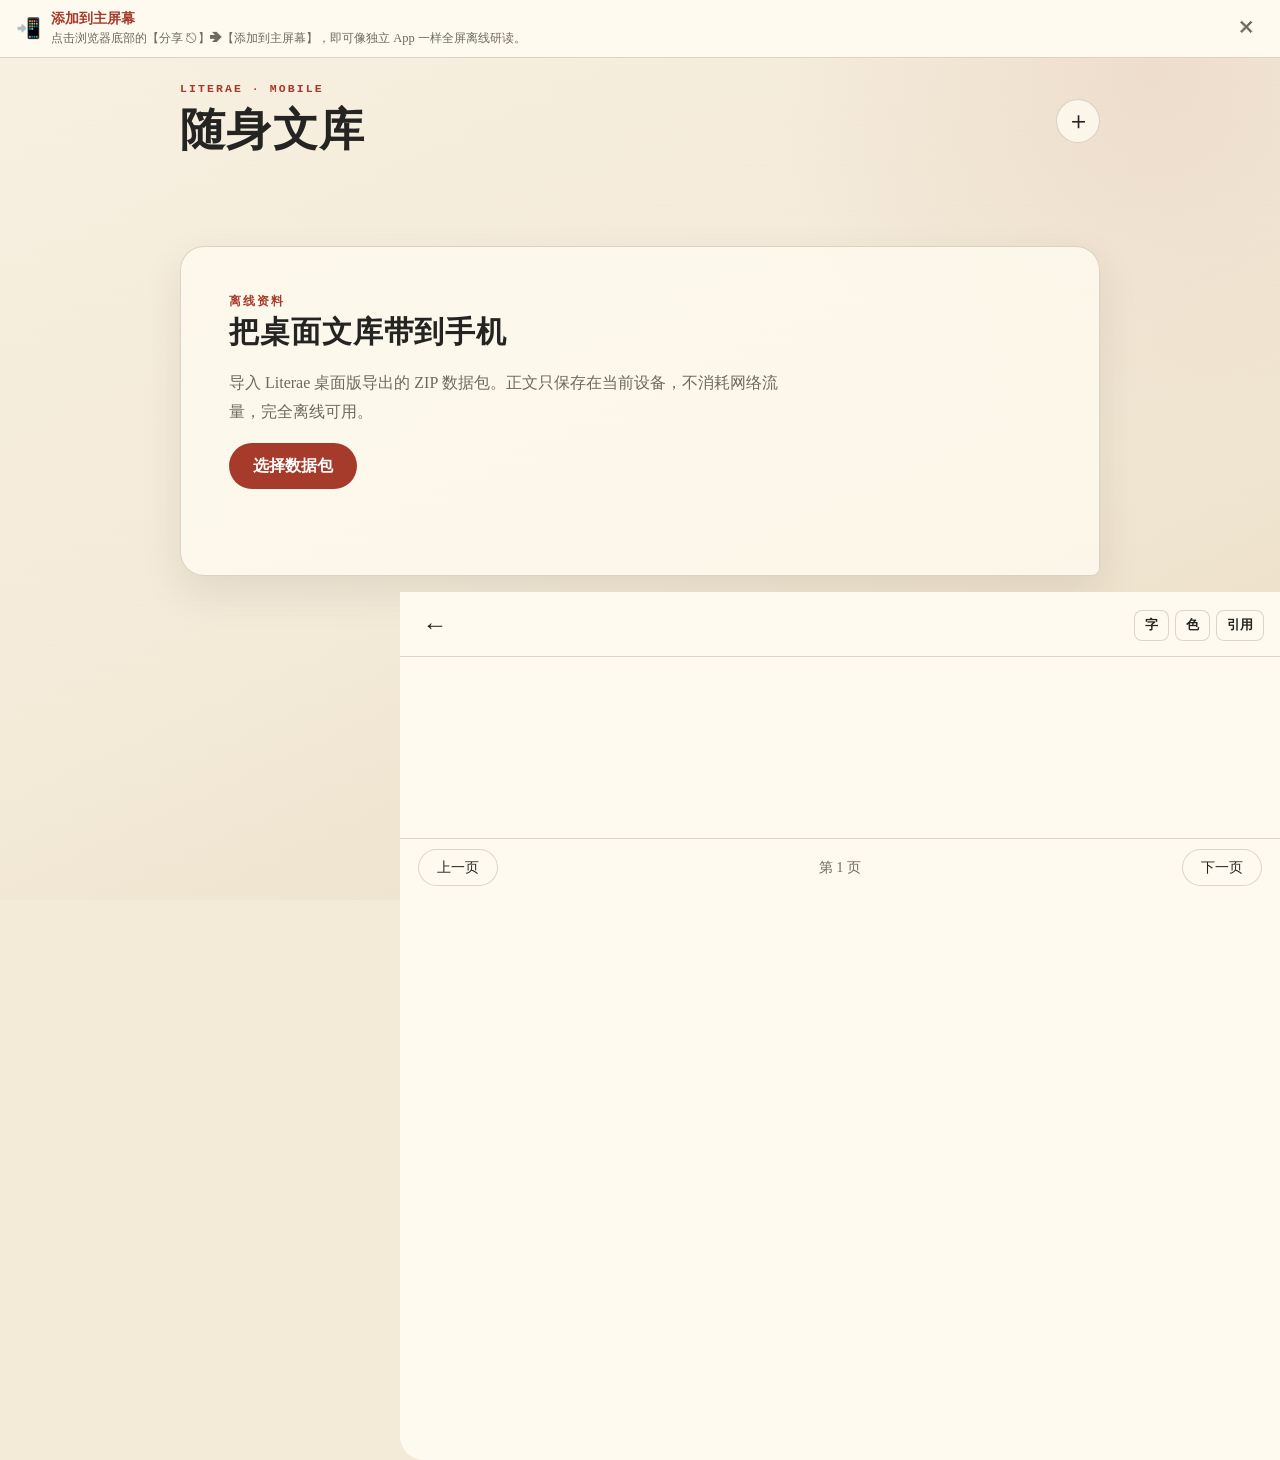
==== docs/index.html @ 74207e78 "feat(pwa): add classical icons, install prompt banner, and docs folder for GitHub Pages" ====
<!doctype html>
<html lang="zh-CN">
<head>
  <meta charset="utf-8">
  <meta name="viewport" content="width=device-width, initial-scale=1, viewport-fit=cover">
  <meta name="theme-color" content="#f3ead8">
  <meta name="apple-mobile-web-app-capable" content="yes">
  <meta name="apple-mobile-web-app-status-bar-style" content="default">
  <meta name="apple-mobile-web-app-title" content="Literae">
  <title>Literae Mobile · 随身文库</title>
  <link rel="icon" type="image/png" href="favicon.png">
  <link rel="apple-touch-icon" href="apple-touch-icon.png">
  <link rel="manifest" href="manifest.webmanifest">
  <link rel="stylesheet" href="styles.css">
</head>
<body>
  <div class="paper-grain" aria-hidden="true"></div>
    <aside class="install-prompt-banner" id="installPromptBanner" hidden>
    <div class="install-prompt-content">
      <span>📲</span>
      <div>
        <strong>添加到主屏幕</strong>
        <p>点击浏览器底部的【分享 ⎋】➔【添加到主屏幕】，即可像独立 App 一样全屏离线研读。</p>
      </div>
    </div>
    <button class="install-dismiss-btn" id="dismissInstallPrompt" type="button" aria-label="关闭提示">✕</button>
  </aside>
  <header class="app-header">
    <div>
      <p class="eyebrow">LITERAE · MOBILE</p>
      <h1>随身文库</h1>
    </div>
    <button class="icon-button" id="openLibraryButton" type="button" title="导入文库" aria-label="导入文库">＋</button>
  </header>

  <main>
    <!-- 初始导入界面 -->
    <section class="import-card" id="importCard">
      <p class="section-kicker">离线资料</p>
      <h2>把桌面文库带到手机</h2>
      <p>导入 Literae 桌面版导出的 ZIP 数据包。正文只保存在当前设备，不消耗网络流量，完全离线可用。</p>
      <label class="primary-action" for="packageInput">选择数据包</label>
      <input id="packageInput" type="file" accept=".zip,application/zip" hidden>
      <div class="status-line" id="importStatus" role="status" aria-live="polite"></div>
      <div class="progress-track" id="importProgressTrack" hidden>
        <div class="progress-fill" id="importProgress"></div>
      </div>
    </section>

    <!-- 已导入后的文库外壳 -->
    <section class="library-shell" id="libraryShell" hidden>
      <div class="library-meta">
        <div>
          <span id="libraryDate">尚未导入</span>
          <strong id="libraryCount">0 份文档</strong>
        </div>
        <button class="text-button" id="replaceLibraryButton" type="button">更新资料</button>
      </div>

      <!-- 视图切换选项卡：书架浏览 / 全文检索 -->
      <nav class="view-tabs" role="tablist" aria-label="模式切换">
        <button class="view-tab active" id="shelfTabBtn" type="button" role="tab" aria-selected="true" aria-controls="shelfPanel">书架目次</button>
        <button class="view-tab" id="searchTabBtn" type="button" role="tab" aria-selected="false" aria-controls="searchPanel">全文检索</button>
      </nav>

      <!-- 分类与标签筛选胶囊栏 -->
      <div class="facet-bar" id="facetBar" role="region" aria-label="分类筛选">
        <div class="facet-scroller" id="facetPills"></div>
      </div>

      <!-- 书架浏览面板 -->
      <section class="view-panel shelf-panel" id="shelfPanel" role="tabpanel" aria-labelledby="shelfTabBtn">
        <div class="panel-summary" id="shelfSummary">正在载入书架...</div>
        <div class="shelf-grid" id="shelfList"></div>
      </section>

      <!-- 全文检索面板 -->
      <section class="view-panel search-panel" id="searchPanel" role="tabpanel" aria-labelledby="searchTabBtn" hidden>
        <form class="search-box" id="searchForm">
          <span aria-hidden="true">⌕</span>
          <input id="searchInput" type="search" autocomplete="off" enterkeyhint="search" placeholder="检索人名、地名、事件或文献原句">
          <button type="submit">检索</button>
        </form>

        <div class="panel-summary" id="searchSummary">输入关键词开始检索</div>
        <div class="result-list" id="resultList"></div>
        <button class="secondary-action" id="loadMoreButton" type="button" hidden>继续显示更多结果</button>
      </section>
    </section>
  </main>

  <!-- 书籍详情与目录抽屉 -->
  <dialog class="doc-drawer" id="docDrawer">
    <div class="drawer-header">
      <button class="icon-button quiet" id="closeDrawerButton" type="button" aria-label="关闭详情">←</button>
      <div class="drawer-heading">
        <h3 id="drawerTitle">文献详情</h3>
        <span id="drawerSubtitle"></span>
      </div>
    </div>
    <div class="drawer-content">
      <div class="meta-block" id="drawerMetaDetails"></div>
      <div class="drawer-action-row">
        <button class="primary-action full-width" id="startReadingBtn" type="button">从第 1 页开始通读</button>
      </div>
      <div class="catalog-section">
        <h4>已收录 OCR 页码</h4>
        <div class="page-pill-grid" id="drawerPageList"></div>
      </div>
    </div>
  </dialog>

  <!-- 沉浸式阅读器 -->
  <dialog class="reader" id="readerDialog">
    <div class="reader-toolbar">
      <div class="reader-toolbar-main">
        <button class="icon-button quiet" id="closeReaderButton" type="button" aria-label="关闭阅读">←</button>
        <div class="reader-heading">
          <strong id="readerTitle"></strong>
          <span id="readerMeta"></span>
        </div>
      </div>
      <div class="reader-tools">
        <button class="tool-btn" id="fontSizeBtn" type="button" title="调整字号" aria-label="调整字号">字</button>
        <button class="tool-btn" id="themeBtn" type="button" title="切换底色" aria-label="切换底色">色</button>
        <button class="tool-btn" id="copyCitationBtn" type="button" title="复制引用出处" aria-label="复制引用出处">引用</button>
      </div>
    </div>

    <article id="readerText" class="reader-article"></article>

    <!-- 阅读器翻页导航栏 -->
    <div class="reader-nav" id="readerNav">
      <button class="nav-arrow-btn" id="prevPageBtn" type="button">上一页</button>
      <div class="page-indicator" id="pageIndicator">第 1 页</div>
      <button class="nav-arrow-btn" id="nextPageBtn" type="button">下一页</button>
    </div>
  </dialog>

  <!-- 浮动提示 Toast -->
  <div class="toast" id="toastNotice" role="status" aria-live="polite" hidden></div>

  <script type="module" src="app.js"></script>
</body>
</html>
---- docs/styles.css ----
:root {
  --paper: #f3ead8;
  --paper-light: #fffaf0;
  --paper-card: rgba(255, 250, 240, 0.82);
  --ink: #242522;
  --muted: #6e6a60;
  --line: rgba(75, 65, 49, 0.2);
  --accent: #a63b2b;
  --accent-dark: #78291f;
  --accent-soft: rgba(166, 59, 43, 0.08);
  --shadow: 0 16px 40px rgba(71, 53, 33, 0.1);
  --reader-font-size: 1.12rem;
  --reader-line-height: 2.05;
}

/* 柔和米白主题 */
body.theme-cream {
  --paper: #f7f4ed;
  --paper-light: #ffffff;
  --paper-card: #ffffff;
  --ink: #222320;
  --muted: #726e64;
  --line: rgba(80, 70, 55, 0.16);
  --accent: #9e3627;
  --accent-soft: rgba(158, 54, 39, 0.08);
}

/* 夜读暗色主题 */
body.theme-night {
  --paper: #1c1c19;
  --paper-light: #252522;
  --paper-card: #2a2a26;
  --ink: #e3dfd5;
  --muted: #9e9a90;
  --line: rgba(230, 220, 200, 0.14);
  --accent: #d46553;
  --accent-dark: #e87b6a;
  --accent-soft: rgba(212, 101, 83, 0.16);
  --shadow: 0 16px 40px rgba(0, 0, 0, 0.45);
}

* { box-sizing: border-box; -webkit-tap-highlight-color: transparent; }

html { background: var(--paper); }

body {
  margin: 0;
  min-height: 100vh;
  color: var(--ink);
  background:
    radial-gradient(circle at 90% 8%, rgba(166, 59, 43, 0.08), transparent 24rem),
    linear-gradient(155deg, #f8f0e1 0%, var(--paper) 52%, #eadcc3 100%);
  font-family: "Songti SC", "STSong", "Noto Serif CJK SC", Georgia, "Times New Roman", serif;
  transition: background 200ms ease, color 200ms ease;
}

body.theme-night {
  background: linear-gradient(155deg, #22221f 0%, var(--paper) 52%, #141412 100%);
}

button, input { font: inherit; }

.paper-grain {
  position: fixed;
  inset: 0;
  pointer-events: none;
  opacity: 0.28;
  background-image: repeating-linear-gradient(0deg, transparent 0 4px, rgba(70, 54, 36, 0.025) 5px);
}

.app-header, main {
  width: min(920px, calc(100% - 32px));
  margin-inline: auto;
}

.app-header {
  display: flex;
  align-items: center;
  justify-content: space-between;
  padding: max(24px, env(safe-area-inset-top)) 0 14px;
}

.eyebrow, .section-kicker {
  margin: 0 0 4px;
  color: var(--accent);
  font: 700 0.72rem/1.2 ui-monospace, SFMono-Regular, Menlo, monospace;
  letter-spacing: 0.18em;
}

h1, h2, h3, h4 { margin: 0; font-weight: 700; letter-spacing: 0.03em; }
h1 { font-size: clamp(1.8rem, 6vw, 2.8rem); }
h2 { font-size: clamp(1.4rem, 5vw, 1.9rem); }
h3 { font-size: 1.15rem; }
h4 { font-size: 0.95rem; color: var(--muted); }

.icon-button {
  display: grid;
  width: 44px;
  height: 44px;
  place-items: center;
  border: 1px solid var(--line);
  border-radius: 50%;
  color: var(--ink);
  background: var(--paper-card);
  font-size: 1.55rem;
  cursor: pointer;
  transition: transform 120ms ease, background 160ms ease;
}

.icon-button:active { transform: scale(0.94); }

.import-card {
  margin-top: 8vh;
  padding: clamp(24px, 6vw, 48px);
  border: 1px solid var(--line);
  border-radius: 24px 24px 8px 24px;
  background: var(--paper-card);
  box-shadow: var(--shadow);
}

.import-card > p:not(.section-kicker) { max-width: 36rem; color: var(--muted); line-height: 1.8; }

.primary-action, .secondary-action {
  display: inline-flex;
  justify-content: center;
  align-items: center;
  min-height: 46px;
  padding: 0 24px;
  border: 0;
  border-radius: 999px;
  color: white;
  background: var(--accent);
  cursor: pointer;
  font-weight: 600;
  transition: background 150ms ease, transform 120ms ease;
}

.primary-action:hover { background: var(--accent-dark); }
.primary-action:active { transform: scale(0.97); }
.primary-action.full-width { width: 100%; }

.status-line { min-height: 1.4rem; margin-top: 16px; color: var(--muted); font-size: 0.9rem; }
.status-line.error { color: var(--accent); font-weight: 600; }

.progress-track {
  height: 8px;
  margin-top: 10px;
  overflow: hidden;
  border-radius: 999px;
  background: rgba(75, 65, 49, 0.12);
}

.progress-fill { width: 0; height: 100%; background: var(--accent); transition: width 160ms ease; }

.library-shell { padding-bottom: calc(48px + env(safe-area-inset-bottom)); }

.library-meta {
  display: flex;
  align-items: flex-end;
  justify-content: space-between;
  gap: 16px;
  padding: 14px 2px 18px;
  border-top: 1px solid var(--line);
}

.library-meta span, .library-meta strong { display: block; }
.library-meta span { color: var(--muted); font-size: 0.8rem; }
.library-meta strong { margin-top: 3px; font-size: 1.08rem; }

.text-button { border: 0; padding: 4px 8px; color: var(--accent); background: transparent; cursor: pointer; font-size: 0.9rem; }

/* 视图分段选择器 */
.view-tabs {
  display: flex;
  padding: 4px;
  margin-bottom: 14px;
  border: 1px solid var(--line);
  border-radius: 14px;
  background: rgba(120, 100, 80, 0.08);
}

.view-tab {
  flex: 1;
  padding: 9px 12px;
  border: 0;
  border-radius: 10px;
  color: var(--muted);
  background: transparent;
  cursor: pointer;
  font-weight: 600;
  font-size: 0.95rem;
  transition: all 160ms ease;
}

.view-tab.active {
  color: var(--ink);
  background: var(--paper-light);
  box-shadow: 0 4px 14px rgba(0, 0, 0, 0.08);
}

/* 分类胶囊滚动条 */
.facet-bar { margin-bottom: 14px; }

.facet-scroller {
  display: flex;
  gap: 8px;
  overflow-x: auto;
  padding-bottom: 4px;
  scrollbar-width: none;
  -webkit-overflow-scrolling: touch;
}

.facet-scroller::-webkit-scrollbar { display: none; }

.facet-pill {
  flex: 0 0 auto;
  padding: 6px 14px;
  border: 1px solid var(--line);
  border-radius: 999px;
  color: var(--muted);
  background: var(--paper-card);
  font-size: 0.82rem;
  cursor: pointer;
  transition: all 140ms ease;
}

.facet-pill.active {
  color: white;
  border-color: var(--accent);
  background: var(--accent);
  font-weight: 600;
}

.panel-summary { padding: 4px 2px 14px; color: var(--muted); font-size: 0.88rem; }

/* 书架网格与卡片 */
.shelf-grid {
  display: grid;
  gap: 14px;
}

.shelf-card {
  display: flex;
  flex-direction: column;
  justify-content: space-between;
  width: 100%;
  padding: 16px 18px;
  border: 1px solid var(--line);
  border-left: 5px solid var(--accent);
  border-radius: 6px 18px 18px 6px;
  text-align: left;
  color: inherit;
  background: var(--paper-card);
  box-shadow: 0 6px 20px rgba(71, 53, 33, 0.05);
  cursor: pointer;
  transition: transform 140ms ease, box-shadow 140ms ease;
}

.shelf-card:hover { transform: translateY(-2px); box-shadow: var(--shadow); }
.shelf-card:active { transform: scale(0.985); }

.shelf-card h3 {
  font-size: 1.08rem;
  line-height: 1.45;
  margin-bottom: 6px;
}

.shelf-card .book-meta {
  color: var(--muted);
  font-size: 0.83rem;
  line-height: 1.5;
  margin-bottom: 10px;
}

.shelf-badges {
  display: flex;
  flex-wrap: wrap;
  align-items: center;
  gap: 6px;
  margin-top: auto;
}

.badge-tag {
  padding: 2px 8px;
  border-radius: 6px;
  font-size: 0.75rem;
  color: var(--accent);
  background: var(--accent-soft);
}

.badge-pages {
  margin-left: auto;
  font-size: 0.75rem;
  color: var(--muted);
}

/* 检索框与结果 */
.search-box {
  display: grid;
  grid-template-columns: auto 1fr auto;
  align-items: center;
  gap: 10px;
  padding: 7px 7px 7px 16px;
  border: 1px solid var(--line);
  border-radius: 18px;
  background: var(--paper-light);
  box-shadow: 0 8px 24px rgba(71, 53, 33, 0.07);
}

.search-box > span { color: var(--accent); font-size: 1.45rem; }
.search-box input { width: 100%; border: 0; outline: 0; background: transparent; font-size: 1rem; color: var(--ink); }
.search-box button { padding: 9px 18px; border: 0; border-radius: 12px; color: white; background: var(--accent); cursor: pointer; font-weight: 600; }

.result-list { display: grid; gap: 12px; }

.result-card {
  width: 100%;
  padding: 16px 18px;
  border: 1px solid var(--line);
  border-radius: 8px 18px 18px 18px;
  text-align: left;
  color: inherit;
  background: var(--paper-card);
  box-shadow: 0 6px 20px rgba(71, 53, 33, 0.05);
  cursor: pointer;
  transition: transform 120ms ease;
}

.result-card:active { transform: scale(0.99); }
.result-card h3 { margin: 0; font-size: 1.05rem; }
.result-meta { margin: 5px 0 8px; color: var(--accent); font-size: 0.8rem; font-weight: 600; }
.result-card p { margin: 0; color: var(--ink); opacity: 0.9; line-height: 1.68; font-size: 0.93rem; }
mark { padding: 0 0.12em; color: inherit; background: #f6d177; border-radius: 2px; }

.secondary-action { width: 100%; margin-top: 16px; color: var(--ink); background: transparent; border: 1px solid var(--line); }

/* 单书详情抽屉 */
.doc-drawer {
  width: min(620px, 100%);
  height: 100%;
  max-width: none;
  max-height: none;
  margin: 0 0 0 auto;
  padding: 0;
  border: 0;
  color: var(--ink);
  background: var(--paper-light);
  box-shadow: -10px 0 40px rgba(0, 0, 0, 0.2);
}

.doc-drawer::backdrop { background: rgba(20, 18, 14, 0.45); backdrop-filter: blur(4px); }

.drawer-header {
  position: sticky;
  top: 0;
  display: flex;
  gap: 12px;
  align-items: center;
  padding: max(16px, env(safe-area-inset-top)) 18px 14px;
  border-bottom: 1px solid var(--line);
  background: var(--paper-light);
  z-index: 10;
}

.drawer-heading { min-width: 0; }
.drawer-heading h3 { margin: 0; overflow: hidden; text-overflow: ellipsis; white-space: nowrap; font-size: 1.15rem; }
.drawer-heading span { color: var(--muted); font-size: 0.8rem; margin-top: 2px; display: block; }

.drawer-content {
  padding: 20px 20px calc(40px + env(safe-area-inset-bottom));
}

.meta-block {
  padding: 16px;
  margin-bottom: 18px;
  border: 1px solid var(--line);
  border-radius: 12px;
  background: var(--paper-card);
  font-size: 0.88rem;
  line-height: 1.8;
}

.meta-item { display: flex; margin-bottom: 4px; }
.meta-label { width: 5.5rem; color: var(--muted); flex-shrink: 0; }
.meta-val { color: var(--ink); font-weight: 500; }

.catalog-section { margin-top: 24px; }
.catalog-section h4 { margin-bottom: 12px; }

.page-pill-grid {
  display: grid;
  grid-template-columns: repeat(auto-fill, minmax(68px, 1fr));
  gap: 8px;
}

.page-btn {
  padding: 8px 4px;
  border: 1px solid var(--line);
  border-radius: 8px;
  color: var(--ink);
  background: var(--paper-card);
  font-size: 0.83rem;
  cursor: pointer;
  text-align: center;
  transition: all 120ms ease;
}

.page-btn:hover { border-color: var(--accent); color: var(--accent); }
.page-btn:active { transform: scale(0.95); }

/* 沉浸式阅读器 */
.reader {
  width: min(880px, 100%);
  height: 100%;
  max-width: none;
  max-height: none;
  margin: 0 0 0 auto;
  padding: 0;
  border: 0;
  color: var(--ink);
  background: var(--paper-light);
  display: flex;
  flex-direction: column;
}

.reader::backdrop { background: rgba(20, 18, 14, 0.5); backdrop-filter: blur(4px); }

.reader-toolbar {
  position: sticky;
  top: 0;
  display: flex;
  justify-content: space-between;
  align-items: center;
  padding: max(14px, env(safe-area-inset-top)) 16px 12px;
  border-bottom: 1px solid var(--line);
  background: var(--paper-light);
  z-index: 10;
}

.reader-toolbar-main { display: flex; align-items: center; gap: 10px; min-width: 0; }
.reader-heading { min-width: 0; }
.reader-heading strong { display: block; overflow: hidden; text-overflow: ellipsis; white-space: nowrap; font-size: 1.05rem; }
.reader-heading span { display: block; margin-top: 2px; color: var(--accent); font-size: 0.78rem; font-weight: 600; }

.icon-button.quiet { flex: 0 0 auto; border: 0; background: transparent; width: 38px; height: 38px; }

.reader-tools { display: flex; gap: 6px; align-items: center; flex-shrink: 0; }

.tool-btn {
  padding: 6px 10px;
  border: 1px solid var(--line);
  border-radius: 8px;
  color: var(--ink);
  background: var(--paper-card);
  font-size: 0.8rem;
  font-weight: 600;
  cursor: pointer;
}

.tool-btn:active { background: var(--accent-soft); }

.reader-article {
  flex: 1;
  overflow-y: auto;
  max-width: 48rem;
  margin: 0 auto;
  padding: 24px 22px 30px;
  white-space: pre-wrap;
  font-size: var(--reader-font-size);
  line-height: var(--reader-line-height);
  letter-spacing: 0.02em;
}

/* 阅读器底部导航栏 */
.reader-nav {
  position: sticky;
  bottom: 0;
  display: flex;
  justify-content: space-between;
  align-items: center;
  padding: 10px 18px max(14px, env(safe-area-inset-bottom));
  border-top: 1px solid var(--line);
  background: var(--paper-light);
}

.nav-arrow-btn {
  padding: 8px 18px;
  border: 1px solid var(--line);
  border-radius: 999px;
  color: var(--ink);
  background: var(--paper-card);
  font-size: 0.88rem;
  cursor: pointer;
}

.nav-arrow-btn:disabled {
  opacity: 0.35;
  cursor: not-allowed;
}

.page-indicator {
  color: var(--muted);
  font-size: 0.85rem;
  font-weight: 500;
}

/* 浮动 Toast 提示 */
.toast {
  position: fixed;
  bottom: max(32px, env(safe-area-inset-bottom));
  left: 50%;
  transform: translateX(-50%);
  padding: 10px 22px;
  border-radius: 999px;
  color: white;
  background: rgba(30, 28, 24, 0.92);
  box-shadow: 0 10px 30px rgba(0, 0, 0, 0.25);
  font-size: 0.88rem;
  pointer-events: none;
  z-index: 1000;
  animation: fadeInOut 2s ease forwards;
}

@keyframes fadeInOut {
  0% { opacity: 0; transform: translate(-50%, 10px); }
  15% { opacity: 1; transform: translate(-50%, 0); }
  85% { opacity: 1; transform: translate(-50%, 0); }
  100% { opacity: 0; transform: translate(-50%, -8px); }
}

@media (min-width: 680px) {
  .shelf-grid { grid-template-columns: repeat(2, minmax(0, 1fr)); }
  .result-list { grid-template-columns: repeat(2, minmax(0, 1fr)); }
  .reader, .doc-drawer { height: calc(100% - 32px); margin-top: 16px; border-radius: 24px 0 0 24px; }
}

@media (min-width: 960px) {
  .shelf-grid { grid-template-columns: repeat(3, minmax(0, 1fr)); }
}

/* 顶部添加到主屏幕指引条 */
.install-prompt-banner {
  display: flex;
  align-items: center;
  justify-content: space-between;
  gap: 12px;
  padding: 10px 16px;
  background: var(--paper-light);
  border-bottom: 1px solid rgba(139, 38, 29, 0.2);
  color: var(--ink);
  font-size: 0.84rem;
  position: relative;
  z-index: 20;
}
.install-prompt-content {
  display: flex;
  align-items: center;
  gap: 10px;
  min-width: 0;
}
.install-prompt-content span { font-size: 1.25rem; flex-shrink: 0; }
.install-prompt-content strong { color: var(--accent); display: block; font-size: 0.86rem; }
.install-prompt-content p { margin: 2px 0 0; color: var(--muted); font-size: 0.78rem; line-height: 1.35; }
.install-dismiss-btn {
  background: transparent;
  border: none;
  color: var(--muted);
  font-size: 1.1rem;
  padding: 4px 8px;
  cursor: pointer;
  flex-shrink: 0;
}
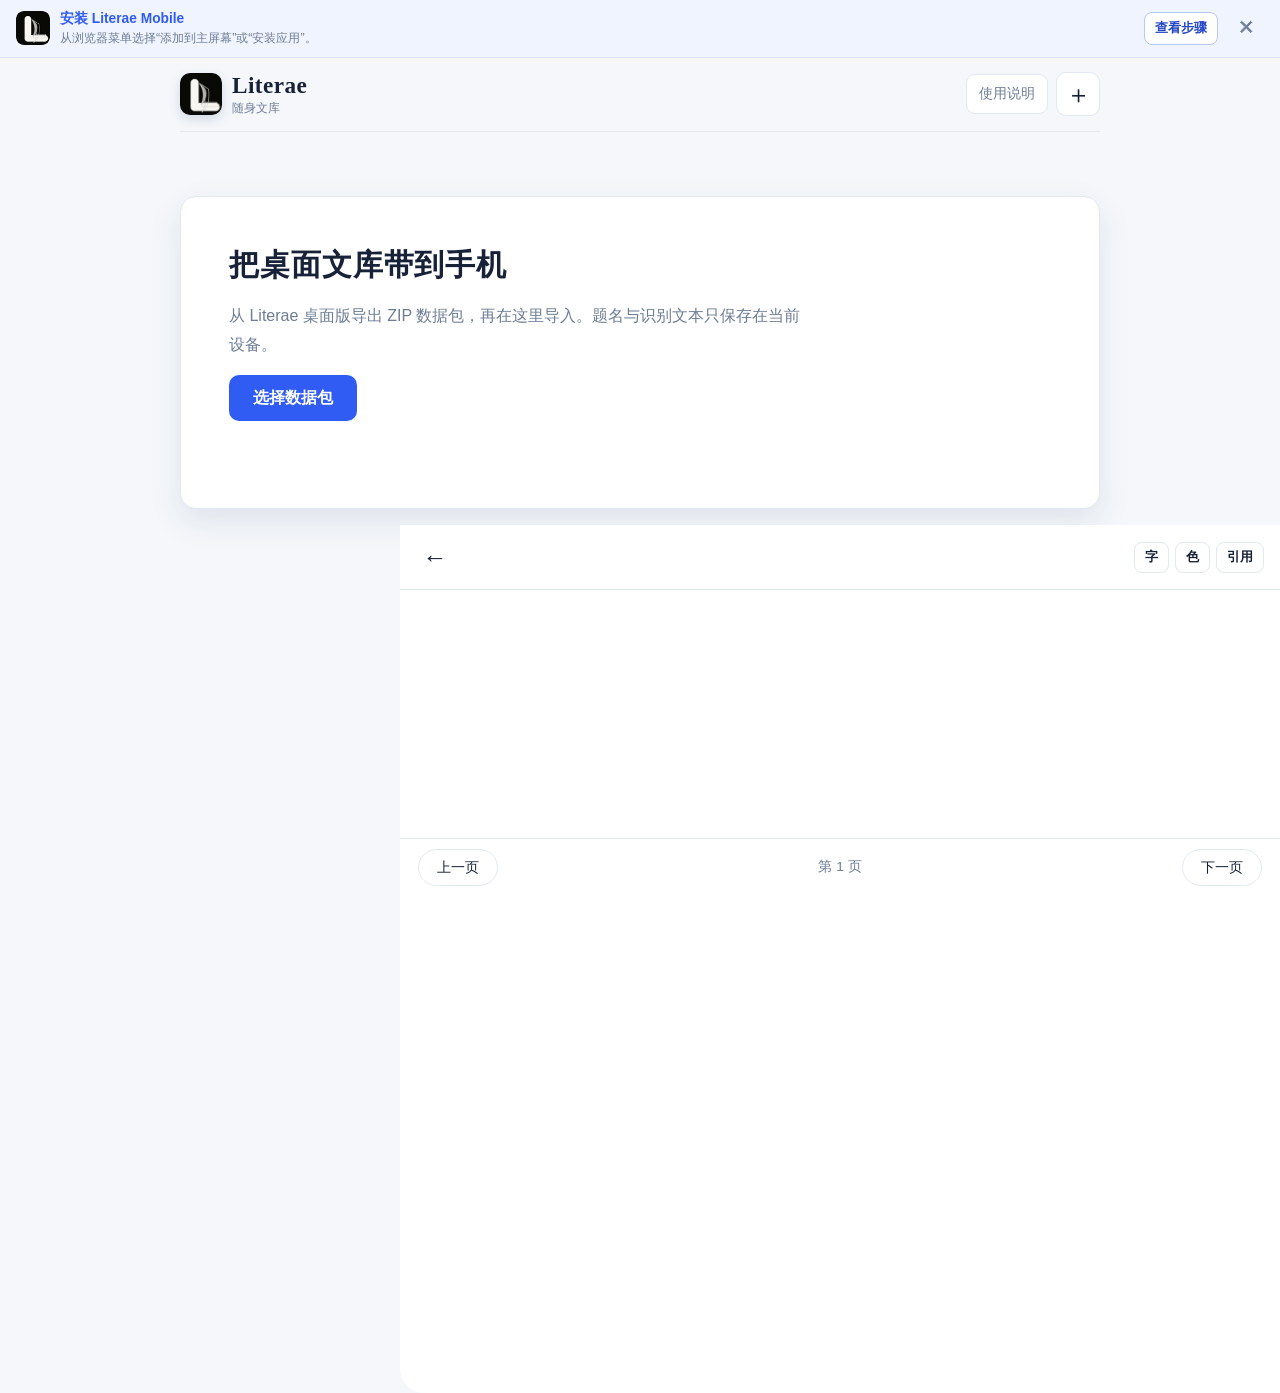
==== commit deeb1824: "chore(release): snapshot Literae Mobile 1.1.0 Capture app icon assets, export/import handling, books" ====
--- a/docs/index.html
+++ b/docs/index.html
@@ -3,7 +3,7 @@
 <head>
   <meta charset="utf-8">
   <meta name="viewport" content="width=device-width, initial-scale=1, viewport-fit=cover">
-  <meta name="theme-color" content="#f3ead8">
+  <meta name="theme-color" content="#ffffff">
   <meta name="apple-mobile-web-app-capable" content="yes">
   <meta name="apple-mobile-web-app-status-bar-style" content="default">
   <meta name="apple-mobile-web-app-title" content="Literae">
@@ -14,31 +14,36 @@
   <link rel="stylesheet" href="styles.css">
 </head>
 <body>
-  <div class="paper-grain" aria-hidden="true"></div>
-    <aside class="install-prompt-banner" id="installPromptBanner" hidden>
+  <aside class="install-prompt-banner" id="installPromptBanner" hidden>
     <div class="install-prompt-content">
-      <span>📲</span>
+      <img src="favicon.png" alt="" width="34" height="34">
       <div>
-        <strong>添加到主屏幕</strong>
-        <p>点击浏览器底部的【分享 ⎋】➔【添加到主屏幕】，即可像独立 App 一样全屏离线研读。</p>
-      </div>
-    </div>
+        <strong id="installPromptTitle">安装 Literae Mobile</strong>
+        <p id="installPromptText">添加到主屏幕后，可像 App 一样打开并离线使用。</p>
+      </div>
+    </div>
+    <button class="install-guide-btn" id="openGuideFromBanner" type="button">查看步骤</button>
     <button class="install-dismiss-btn" id="dismissInstallPrompt" type="button" aria-label="关闭提示">✕</button>
   </aside>
   <header class="app-header">
-    <div>
-      <p class="eyebrow">LITERAE · MOBILE</p>
-      <h1>随身文库</h1>
-    </div>
-    <button class="icon-button" id="openLibraryButton" type="button" title="导入文库" aria-label="导入文库">＋</button>
+    <div class="brand-lockup">
+      <img class="brand-mark" src="icon-192.png" alt="">
+      <div>
+        <h1>Literae</h1>
+        <p>随身文库</p>
+      </div>
+    </div>
+    <div class="header-actions">
+      <button class="header-button" id="openGuideButton" type="button">使用说明</button>
+      <button class="icon-button" id="openLibraryButton" type="button" title="导入文库" aria-label="导入文库">＋</button>
+    </div>
   </header>
 
   <main>
     <!-- 初始导入界面 -->
     <section class="import-card" id="importCard">
-      <p class="section-kicker">离线资料</p>
       <h2>把桌面文库带到手机</h2>
-      <p>导入 Literae 桌面版导出的 ZIP 数据包。正文只保存在当前设备，不消耗网络流量，完全离线可用。</p>
+      <p>从 Literae 桌面版导出 ZIP 数据包，再在这里导入。题名与识别文本只保存在当前设备。</p>
       <label class="primary-action" for="packageInput">选择数据包</label>
       <input id="packageInput" type="file" accept=".zip,application/zip" hidden>
       <div class="status-line" id="importStatus" role="status" aria-live="polite"></div>
@@ -57,10 +62,10 @@
         <button class="text-button" id="replaceLibraryButton" type="button">更新资料</button>
       </div>
 
-      <!-- 视图切换选项卡：书架浏览 / 全文检索 -->
+      <!-- 视图切换选项卡：书架 / 全库检索 -->
       <nav class="view-tabs" role="tablist" aria-label="模式切换">
-        <button class="view-tab active" id="shelfTabBtn" type="button" role="tab" aria-selected="true" aria-controls="shelfPanel">书架目次</button>
-        <button class="view-tab" id="searchTabBtn" type="button" role="tab" aria-selected="false" aria-controls="searchPanel">全文检索</button>
+        <button class="view-tab active" id="shelfTabBtn" type="button" role="tab" aria-selected="true" aria-controls="shelfPanel">书架</button>
+        <button class="view-tab" id="searchTabBtn" type="button" role="tab" aria-selected="false" aria-controls="searchPanel">全库检索</button>
       </nav>
 
       <!-- 分类与标签筛选胶囊栏 -->
@@ -74,13 +79,22 @@
         <div class="shelf-grid" id="shelfList"></div>
       </section>
 
-      <!-- 全文检索面板 -->
+      <!-- 全库检索面板 -->
       <section class="view-panel search-panel" id="searchPanel" role="tabpanel" aria-labelledby="searchTabBtn" hidden>
         <form class="search-box" id="searchForm">
           <span aria-hidden="true">⌕</span>
           <input id="searchInput" type="search" autocomplete="off" enterkeyhint="search" placeholder="检索人名、地名、事件或文献原句">
           <button type="submit">检索</button>
         </form>
+
+        <div class="search-options">
+          <label for="searchSort">结果排序</label>
+          <select id="searchSort">
+            <option value="relevance">匹配度优先</option>
+            <option value="document">按书名</option>
+            <option value="page">按页码</option>
+          </select>
+        </div>
 
         <div class="panel-summary" id="searchSummary">输入关键词开始检索</div>
         <div class="result-list" id="resultList"></div>
@@ -103,10 +117,73 @@
       <div class="drawer-action-row">
         <button class="primary-action full-width" id="startReadingBtn" type="button">从第 1 页开始通读</button>
       </div>
+      <section class="document-search-section" aria-labelledby="documentSearchTitle">
+        <h4 id="documentSearchTitle">在本书内检索</h4>
+        <form class="document-search-box" id="documentSearchForm">
+          <input id="documentSearchInput" type="search" autocomplete="off" enterkeyhint="search" placeholder="输入本书中的关键词">
+          <button type="submit">检索</button>
+        </form>
+        <div class="document-search-summary" id="documentSearchSummary"></div>
+        <div class="document-result-list" id="documentResultList"></div>
+      </section>
       <div class="catalog-section">
         <h4>已收录 OCR 页码</h4>
         <div class="page-pill-grid" id="drawerPageList"></div>
       </div>
+    </div>
+  </dialog>
+
+  <!-- 首次使用与安装教程 -->
+  <dialog class="guide-dialog" id="guideDialog">
+    <div class="guide-header">
+      <div>
+        <p>快速上手</p>
+        <h2>安装与导入</h2>
+      </div>
+      <button class="icon-button quiet" id="closeGuideButton" type="button" aria-label="关闭使用说明">✕</button>
+    </div>
+    <div class="guide-content">
+      <section class="guide-section recommended-guide" id="recommendedGuide">
+        <span class="guide-badge">当前设备</span>
+        <h3 id="recommendedGuideTitle">按浏览器完成安装</h3>
+        <ol id="recommendedGuideSteps"></ol>
+      </section>
+      <details class="guide-section" open>
+        <summary>iPhone / iPad · Safari</summary>
+        <ol>
+          <li>用 Safari 打开 Literae Mobile 页面。</li>
+          <li>轻点工具栏中的“分享”按钮；如果只看到“更多”，先点“更多”，再点“共享”。</li>
+          <li>在操作列表向下滑，选择“添加到主屏幕”。若没有该项，滑到底部点“编辑操作”，把它加入列表。</li>
+          <li>确认开启“作为网页 App 打开”，轻点右上角“添加”。以后从主屏幕上的黑色 L 图标进入。</li>
+        </ol>
+      </details>
+      <details class="guide-section">
+        <summary>iPhone / iPad · Chrome</summary>
+        <ol>
+          <li>用 Chrome 打开 Literae Mobile 页面。</li>
+          <li>轻点地址栏右侧的“分享”按钮。</li>
+          <li>选择“添加到主屏幕”，确认名称后轻点“添加”。</li>
+          <li>回到主屏幕，轻点黑色 L 图标进入。</li>
+        </ol>
+      </details>
+      <details class="guide-section">
+        <summary>Android · Chrome</summary>
+        <ol>
+          <li>用 Chrome 打开 Literae Mobile 页面。</li>
+          <li>轻点地址栏右侧的“⋮”菜单。</li>
+          <li>选择“添加到主屏幕”，再点“安装”；部分版本会直接显示“安装应用”。</li>
+          <li>按屏幕提示确认，安装后从桌面上的黑色 L 图标进入。</li>
+        </ol>
+      </details>
+      <section class="guide-section import-guide">
+        <h3>导入桌面文库</h3>
+        <ol>
+          <li>在 Mac 上打开 Literae：设置 → 移动端 → 生成数据包 → 下载 ZIP。</li>
+          <li>将 ZIP 隔空投送到 iPhone/iPad 的“文件”App，或传到 Android 的“下载”目录；不要解压。</li>
+          <li>回到 Literae Mobile，点“选择数据包”，选中 ZIP。导入完成后即可使用书架、书内检索和全库检索。</li>
+        </ol>
+        <p>数据导入后保存在本机。更换浏览器、清除网站数据或卸载网页 App 前，请保留原 ZIP 以便重新导入。</p>
+      </section>
     </div>
   </dialog>
 
--- a/docs/styles.css
+++ b/docs/styles.css
@@ -1,14 +1,14 @@
 :root {
-  --paper: #f3ead8;
-  --paper-light: #fffaf0;
-  --paper-card: rgba(255, 250, 240, 0.82);
-  --ink: #242522;
-  --muted: #6e6a60;
-  --line: rgba(75, 65, 49, 0.2);
-  --accent: #a63b2b;
-  --accent-dark: #78291f;
-  --accent-soft: rgba(166, 59, 43, 0.08);
-  --shadow: 0 16px 40px rgba(71, 53, 33, 0.1);
+  --paper: #f5f7fb;
+  --paper-light: #ffffff;
+  --paper-card: #ffffff;
+  --ink: #172238;
+  --muted: #6d7d94;
+  --line: #e2e9f1;
+  --accent: #315cf4;
+  --accent-dark: #2447c7;
+  --accent-soft: #e9eeff;
+  --shadow: 0 12px 32px rgba(32, 58, 92, 0.1);
   --reader-font-size: 1.12rem;
   --reader-line-height: 2.05;
 }
@@ -21,8 +21,8 @@
   --ink: #222320;
   --muted: #726e64;
   --line: rgba(80, 70, 55, 0.16);
-  --accent: #9e3627;
-  --accent-soft: rgba(158, 54, 39, 0.08);
+  --accent: #315cf4;
+  --accent-soft: #e9eeff;
 }
 
 /* 夜读暗色主题 */
@@ -33,13 +33,14 @@
   --ink: #e3dfd5;
   --muted: #9e9a90;
   --line: rgba(230, 220, 200, 0.14);
-  --accent: #d46553;
-  --accent-dark: #e87b6a;
-  --accent-soft: rgba(212, 101, 83, 0.16);
+  --accent: #8da7ff;
+  --accent-dark: #b6c5ff;
+  --accent-soft: rgba(141, 167, 255, 0.16);
   --shadow: 0 16px 40px rgba(0, 0, 0, 0.45);
 }
 
 * { box-sizing: border-box; -webkit-tap-highlight-color: transparent; }
+[hidden] { display: none !important; }
 
 html { background: var(--paper); }
 
@@ -47,26 +48,16 @@
   margin: 0;
   min-height: 100vh;
   color: var(--ink);
-  background:
-    radial-gradient(circle at 90% 8%, rgba(166, 59, 43, 0.08), transparent 24rem),
-    linear-gradient(155deg, #f8f0e1 0%, var(--paper) 52%, #eadcc3 100%);
-  font-family: "Songti SC", "STSong", "Noto Serif CJK SC", Georgia, "Times New Roman", serif;
+  background: var(--paper);
+  font-family: -apple-system, BlinkMacSystemFont, "SF Pro Text", "PingFang SC", "Noto Sans CJK SC", "Microsoft YaHei", sans-serif;
   transition: background 200ms ease, color 200ms ease;
 }
 
 body.theme-night {
-  background: linear-gradient(155deg, #22221f 0%, var(--paper) 52%, #141412 100%);
+  background: var(--paper);
 }
 
 button, input { font: inherit; }
-
-.paper-grain {
-  position: fixed;
-  inset: 0;
-  pointer-events: none;
-  opacity: 0.28;
-  background-image: repeating-linear-gradient(0deg, transparent 0 4px, rgba(70, 54, 36, 0.025) 5px);
-}
 
 .app-header, main {
   width: min(920px, calc(100% - 32px));
@@ -77,18 +68,23 @@
   display: flex;
   align-items: center;
   justify-content: space-between;
-  padding: max(24px, env(safe-area-inset-top)) 0 14px;
-}
-
-.eyebrow, .section-kicker {
-  margin: 0 0 4px;
-  color: var(--accent);
-  font: 700 0.72rem/1.2 ui-monospace, SFMono-Regular, Menlo, monospace;
-  letter-spacing: 0.18em;
-}
+  padding: max(14px, env(safe-area-inset-top)) 0 14px;
+  border-bottom: 1px solid var(--line);
+}
+
+.brand-lockup, .header-actions {
+  display: flex;
+  align-items: center;
+  gap: 10px;
+}
+
+.brand-mark { width: 42px; height: 42px; border-radius: 10px; box-shadow: 0 4px 12px rgba(32, 58, 92, 0.16); }
+.brand-lockup h1 { font-family: Georgia, "Times New Roman", serif; font-size: 1.45rem; letter-spacing: 0.02em; }
+.brand-lockup p { margin: 1px 0 0; color: var(--muted); font-size: 0.78rem; }
+.header-actions { gap: 8px; }
+.header-button { min-height: 40px; padding: 0 12px; border: 1px solid var(--line); border-radius: 9px; color: var(--muted); background: var(--paper-light); cursor: pointer; font-size: 0.85rem; }
 
 h1, h2, h3, h4 { margin: 0; font-weight: 700; letter-spacing: 0.03em; }
-h1 { font-size: clamp(1.8rem, 6vw, 2.8rem); }
 h2 { font-size: clamp(1.4rem, 5vw, 1.9rem); }
 h3 { font-size: 1.15rem; }
 h4 { font-size: 0.95rem; color: var(--muted); }
@@ -99,7 +95,7 @@
   height: 44px;
   place-items: center;
   border: 1px solid var(--line);
-  border-radius: 50%;
+  border-radius: 10px;
   color: var(--ink);
   background: var(--paper-card);
   font-size: 1.55rem;
@@ -110,10 +106,10 @@
 .icon-button:active { transform: scale(0.94); }
 
 .import-card {
-  margin-top: 8vh;
+  margin-top: min(8vh, 64px);
   padding: clamp(24px, 6vw, 48px);
   border: 1px solid var(--line);
-  border-radius: 24px 24px 8px 24px;
+  border-radius: 16px;
   background: var(--paper-card);
   box-shadow: var(--shadow);
 }
@@ -127,7 +123,7 @@
   min-height: 46px;
   padding: 0 24px;
   border: 0;
-  border-radius: 999px;
+  border-radius: 10px;
   color: white;
   background: var(--accent);
   cursor: pointer;
@@ -175,8 +171,8 @@
   padding: 4px;
   margin-bottom: 14px;
   border: 1px solid var(--line);
-  border-radius: 14px;
-  background: rgba(120, 100, 80, 0.08);
+  border-radius: 12px;
+  background: #edf1f6;
 }
 
 .view-tab {
@@ -193,7 +189,7 @@
 }
 
 .view-tab.active {
-  color: var(--ink);
+  color: var(--accent-dark);
   background: var(--paper-light);
   box-shadow: 0 4px 14px rgba(0, 0, 0, 0.08);
 }
@@ -246,12 +242,11 @@
   width: 100%;
   padding: 16px 18px;
   border: 1px solid var(--line);
-  border-left: 5px solid var(--accent);
-  border-radius: 6px 18px 18px 6px;
+  border-radius: 14px;
   text-align: left;
   color: inherit;
   background: var(--paper-card);
-  box-shadow: 0 6px 20px rgba(71, 53, 33, 0.05);
+  box-shadow: 0 5px 18px rgba(32, 58, 92, 0.05);
   cursor: pointer;
   transition: transform 140ms ease, box-shadow 140ms ease;
 }
@@ -302,26 +297,29 @@
   gap: 10px;
   padding: 7px 7px 7px 16px;
   border: 1px solid var(--line);
-  border-radius: 18px;
+  border-radius: 12px;
   background: var(--paper-light);
-  box-shadow: 0 8px 24px rgba(71, 53, 33, 0.07);
+  box-shadow: 0 7px 22px rgba(32, 58, 92, 0.07);
 }
 
 .search-box > span { color: var(--accent); font-size: 1.45rem; }
 .search-box input { width: 100%; border: 0; outline: 0; background: transparent; font-size: 1rem; color: var(--ink); }
 .search-box button { padding: 9px 18px; border: 0; border-radius: 12px; color: white; background: var(--accent); cursor: pointer; font-weight: 600; }
 
+.search-options { display: flex; align-items: center; justify-content: flex-end; gap: 8px; margin: 10px 2px 2px; color: var(--muted); font-size: 0.84rem; }
+.search-options select { min-height: 34px; padding: 0 28px 0 10px; border: 1px solid var(--line); border-radius: 8px; color: var(--ink); background: var(--paper-light); }
+
 .result-list { display: grid; gap: 12px; }
 
 .result-card {
   width: 100%;
   padding: 16px 18px;
   border: 1px solid var(--line);
-  border-radius: 8px 18px 18px 18px;
+  border-radius: 14px;
   text-align: left;
   color: inherit;
   background: var(--paper-card);
-  box-shadow: 0 6px 20px rgba(71, 53, 33, 0.05);
+  box-shadow: 0 5px 18px rgba(32, 58, 92, 0.05);
   cursor: pointer;
   transition: transform 120ms ease;
 }
@@ -386,6 +384,17 @@
 
 .catalog-section { margin-top: 24px; }
 .catalog-section h4 { margin-bottom: 12px; }
+
+.document-search-section { margin-top: 24px; }
+.document-search-section h4 { margin-bottom: 10px; }
+.document-search-box { display: grid; grid-template-columns: 1fr auto; gap: 8px; }
+.document-search-box input { min-width: 0; min-height: 44px; padding: 0 12px; border: 1px solid var(--line); border-radius: 10px; color: var(--ink); background: var(--paper-card); }
+.document-search-box button { padding: 0 16px; border: 0; border-radius: 10px; color: #fff; background: var(--accent); font-weight: 600; }
+.document-search-summary { min-height: 1.3rem; margin-top: 9px; color: var(--muted); font-size: 0.82rem; }
+.document-result-list { display: grid; gap: 8px; }
+.document-result { width: 100%; padding: 11px 12px; border: 1px solid var(--line); border-radius: 10px; color: var(--ink); background: var(--paper-card); text-align: left; cursor: pointer; }
+.document-result strong { display: block; margin-bottom: 4px; color: var(--accent-dark); font-size: 0.82rem; }
+.document-result span { display: -webkit-box; overflow: hidden; color: var(--muted); font-size: 0.85rem; line-height: 1.55; -webkit-line-clamp: 2; -webkit-box-orient: vertical; }
 
 .page-pill-grid {
   display: grid;
@@ -469,6 +478,7 @@
   font-size: var(--reader-font-size);
   line-height: var(--reader-line-height);
   letter-spacing: 0.02em;
+  font-family: "Noto Serif CJK SC", "Songti SC", STSong, Georgia, serif;
 }
 
 /* 阅读器底部导航栏 */
@@ -545,8 +555,8 @@
   justify-content: space-between;
   gap: 12px;
   padding: 10px 16px;
-  background: var(--paper-light);
-  border-bottom: 1px solid rgba(139, 38, 29, 0.2);
+  background: #f0f4ff;
+  border-bottom: 1px solid #dbe4ff;
   color: var(--ink);
   font-size: 0.84rem;
   position: relative;
@@ -558,9 +568,10 @@
   gap: 10px;
   min-width: 0;
 }
-.install-prompt-content span { font-size: 1.25rem; flex-shrink: 0; }
+.install-prompt-content img { border-radius: 8px; flex-shrink: 0; }
 .install-prompt-content strong { color: var(--accent); display: block; font-size: 0.86rem; }
 .install-prompt-content p { margin: 2px 0 0; color: var(--muted); font-size: 0.78rem; line-height: 1.35; }
+.install-guide-btn { margin-left: auto; padding: 7px 10px; border: 1px solid #b9c8f8; border-radius: 8px; color: var(--accent-dark); background: #fff; font-size: 0.8rem; font-weight: 600; white-space: nowrap; cursor: pointer; }
 .install-dismiss-btn {
   background: transparent;
   border: none;
@@ -570,3 +581,29 @@
   cursor: pointer;
   flex-shrink: 0;
 }
+
+.guide-dialog { width: min(680px, calc(100% - 24px)); max-height: min(88vh, 820px); padding: 0; border: 1px solid var(--line); border-radius: 18px; color: var(--ink); background: var(--paper-light); box-shadow: 0 24px 70px rgba(23, 34, 56, 0.26); }
+.guide-dialog::backdrop { background: rgba(23, 34, 56, 0.42); backdrop-filter: blur(3px); }
+.guide-header { position: sticky; top: 0; display: flex; align-items: center; justify-content: space-between; padding: 17px 20px; border-bottom: 1px solid var(--line); background: var(--paper-light); z-index: 2; }
+.guide-header p { margin: 0 0 2px; color: var(--accent); font-size: 0.76rem; font-weight: 700; }
+.guide-header h2 { font-size: 1.3rem; }
+.guide-content { display: grid; gap: 12px; padding: 16px 18px 22px; }
+.guide-section { padding: 15px 16px; border: 1px solid var(--line); border-radius: 12px; background: #fbfcfe; }
+.recommended-guide { border-color: #cbd7ff; background: #f5f7ff; }
+.guide-badge { display: inline-block; margin-bottom: 7px; padding: 3px 7px; border-radius: 6px; color: var(--accent-dark); background: var(--accent-soft); font-size: 0.72rem; font-weight: 700; }
+.guide-section h3 { font-size: 1rem; }
+.guide-section summary { cursor: pointer; font-weight: 700; }
+.guide-section ol { margin: 10px 0 0; padding-left: 1.35rem; color: #33445b; line-height: 1.7; font-size: 0.92rem; }
+.guide-section li + li { margin-top: 5px; }
+.import-guide p { margin: 12px 0 0; padding-top: 10px; border-top: 1px solid var(--line); color: var(--muted); font-size: 0.82rem; line-height: 1.55; }
+
+@media (max-width: 520px) {
+  .app-header, main { width: min(100% - 24px, 920px); }
+  .header-button { padding: 0 9px; }
+  .install-prompt-banner { align-items: flex-start; padding-inline: 12px; }
+  .install-prompt-content img { display: none; }
+  .install-guide-btn { margin-top: 1px; }
+  .reader-toolbar { align-items: flex-start; gap: 8px; }
+  .reader-tools { gap: 4px; }
+  .tool-btn { padding: 6px 8px; }
+}
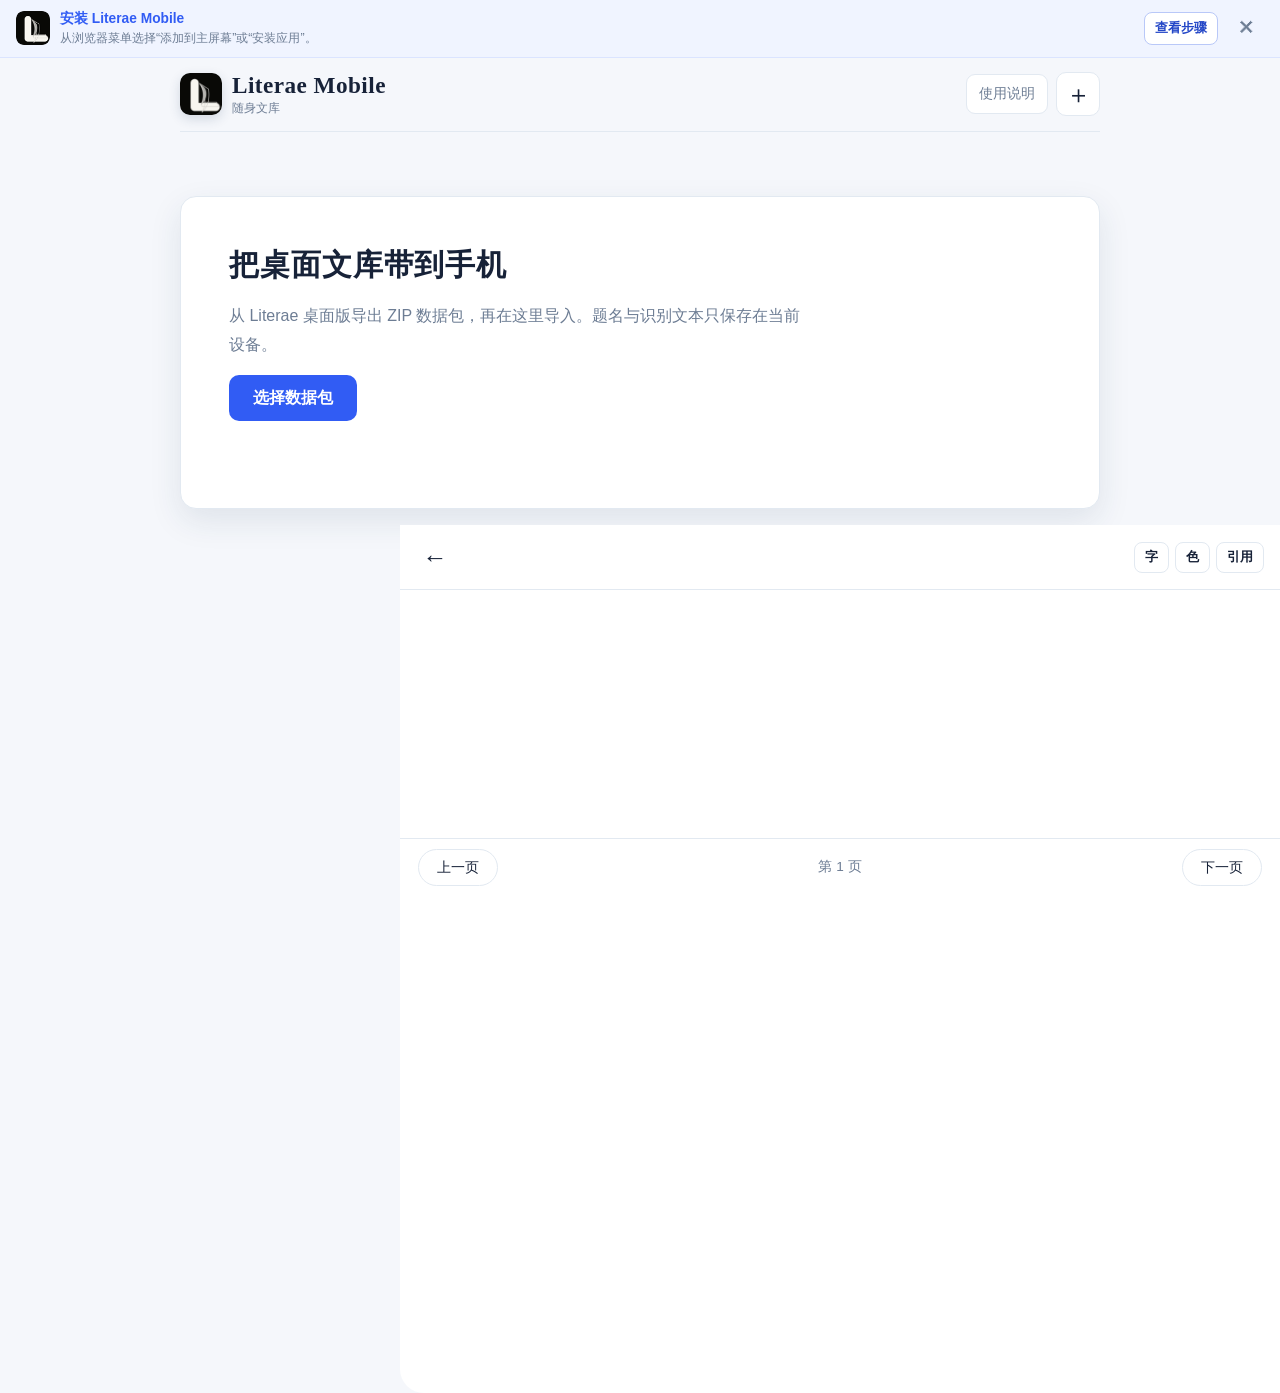
==== commit a0ba5ab5: "feat(shelf): add book title search and update branding/icon descriptions to Literae Mobile (v1.2.1) " ====
--- a/docs/index.html
+++ b/docs/index.html
@@ -6,7 +6,7 @@
   <meta name="theme-color" content="#ffffff">
   <meta name="apple-mobile-web-app-capable" content="yes">
   <meta name="apple-mobile-web-app-status-bar-style" content="default">
-  <meta name="apple-mobile-web-app-title" content="Literae">
+  <meta name="apple-mobile-web-app-title" content="Literae Mobile">
   <title>Literae Mobile · 随身文库</title>
   <link rel="icon" type="image/png" href="favicon.png">
   <link rel="apple-touch-icon" href="apple-touch-icon.png">
@@ -27,9 +27,9 @@
   </aside>
   <header class="app-header">
     <div class="brand-lockup">
-      <img class="brand-mark" src="icon-192.png" alt="">
+      <img class="brand-mark" src="icon-192.png" alt="Literae Mobile">
       <div>
-        <h1>Literae</h1>
+        <h1>Literae Mobile</h1>
         <p>随身文库</p>
       </div>
     </div>
@@ -75,6 +75,12 @@
 
       <!-- 书架浏览面板 -->
       <section class="view-panel shelf-panel" id="shelfPanel" role="tabpanel" aria-labelledby="shelfTabBtn">
+        <form class="search-box shelf-search-box" id="shelfSearchForm" role="search" onsubmit="return false;">
+          <span aria-hidden="true">⌕</span>
+          <input id="shelfSearchInput" type="search" autocomplete="off" enterkeyhint="search" placeholder="在书架中搜索书名或责任者">
+          <button id="shelfSearchClearBtn" type="button" class="shelf-clear-btn" hidden aria-label="清除搜索">✕</button>
+        </form>
+
         <div class="panel-summary" id="shelfSummary">正在载入书架...</div>
         <div class="shelf-grid" id="shelfList"></div>
       </section>
@@ -90,9 +96,12 @@
         <div class="search-options">
           <label for="searchSort">结果排序</label>
           <select id="searchSort">
-            <option value="relevance">匹配度优先</option>
-            <option value="document">按书名</option>
-            <option value="page">按页码</option>
+            <option value="match_count">匹配数（多到少）</option>
+            <option value="latest">最近导入</option>
+            <option value="title_asc">题名（正序）</option>
+            <option value="title_desc">题名（倒序）</option>
+            <option value="year_desc">出版时间（新到旧）</option>
+            <option value="year_asc">出版时间（旧到新）</option>
           </select>
         </div>
 
@@ -154,7 +163,7 @@
           <li>用 Safari 打开 Literae Mobile 页面。</li>
           <li>轻点工具栏中的“分享”按钮；如果只看到“更多”，先点“更多”，再点“共享”。</li>
           <li>在操作列表向下滑，选择“添加到主屏幕”。若没有该项，滑到底部点“编辑操作”，把它加入列表。</li>
-          <li>确认开启“作为网页 App 打开”，轻点右上角“添加”。以后从主屏幕上的黑色 L 图标进入。</li>
+          <li>确认开启“作为网页 App 打开”，轻点右上角“添加”。以后从主屏幕上的 Literae Mobile 图标进入。</li>
         </ol>
       </details>
       <details class="guide-section">
@@ -163,7 +172,7 @@
           <li>用 Chrome 打开 Literae Mobile 页面。</li>
           <li>轻点地址栏右侧的“分享”按钮。</li>
           <li>选择“添加到主屏幕”，确认名称后轻点“添加”。</li>
-          <li>回到主屏幕，轻点黑色 L 图标进入。</li>
+          <li>回到主屏幕，轻点 Literae Mobile 图标进入。</li>
         </ol>
       </details>
       <details class="guide-section">
@@ -172,7 +181,7 @@
           <li>用 Chrome 打开 Literae Mobile 页面。</li>
           <li>轻点地址栏右侧的“⋮”菜单。</li>
           <li>选择“添加到主屏幕”，再点“安装”；部分版本会直接显示“安装应用”。</li>
-          <li>按屏幕提示确认，安装后从桌面上的黑色 L 图标进入。</li>
+          <li>按屏幕提示确认，安装后从桌面上的 Literae Mobile 图标进入。</li>
         </ol>
       </details>
       <section class="guide-section import-guide">
--- a/docs/styles.css
+++ b/docs/styles.css
@@ -306,10 +306,201 @@
 .search-box input { width: 100%; border: 0; outline: 0; background: transparent; font-size: 1rem; color: var(--ink); }
 .search-box button { padding: 9px 18px; border: 0; border-radius: 12px; color: white; background: var(--accent); cursor: pointer; font-weight: 600; }
 
+.shelf-search-box {
+  margin-bottom: 12px;
+}
+
+.shelf-search-box .shelf-clear-btn {
+  padding: 6px 12px;
+  border: 0;
+  border-radius: 8px;
+  color: var(--muted);
+  background: transparent;
+  cursor: pointer;
+  font-size: 0.95rem;
+}
+
+.shelf-search-box .shelf-clear-btn:active,
+.shelf-search-box .shelf-clear-btn:hover {
+  color: var(--accent);
+  background: rgba(0, 0, 0, 0.05);
+}
+
+.empty-shelf-notice {
+  grid-column: 1 / -1;
+  padding: 36px 20px;
+  text-align: center;
+  color: var(--muted);
+  font-size: 0.9rem;
+  background: var(--paper-card);
+  border: 1px dashed var(--line);
+  border-radius: 12px;
+}
+
 .search-options { display: flex; align-items: center; justify-content: flex-end; gap: 8px; margin: 10px 2px 2px; color: var(--muted); font-size: 0.84rem; }
 .search-options select { min-height: 34px; padding: 0 28px 0 10px; border: 1px solid var(--line); border-radius: 8px; color: var(--ink); background: var(--paper-light); }
 
-.result-list { display: grid; gap: 12px; }
+.result-list { display: grid; gap: 14px; }
+
+/* 全库检索聚合卡片 */
+.search-group-card {
+  width: 100%;
+  padding: 16px 16px 14px;
+  border: 1px solid var(--line);
+  border-radius: 14px;
+  text-align: left;
+  color: inherit;
+  background: var(--paper-card);
+  box-shadow: 0 4px 16px rgba(32, 58, 92, 0.05);
+  box-sizing: border-box;
+}
+
+.search-group-header {
+  display: flex;
+  justify-content: space-between;
+  align-items: flex-start;
+  gap: 12px;
+}
+
+.search-group-info {
+  min-width: 0;
+  flex: 1;
+}
+
+.search-group-title-row {
+  display: flex;
+  align-items: center;
+  gap: 8px;
+  flex-wrap: wrap;
+}
+
+.search-group-title {
+  margin: 0;
+  font-size: 1.06rem;
+  font-weight: 700;
+  color: var(--ink);
+  line-height: 1.35;
+  cursor: pointer;
+}
+
+.search-group-title:hover {
+  color: var(--accent);
+}
+
+.search-group-cat {
+  font-size: 0.72rem;
+  padding: 2px 7px;
+  border-radius: 6px;
+  background: rgba(32, 58, 92, 0.08);
+  color: var(--muted);
+  border: 1px solid var(--line);
+  white-space: nowrap;
+}
+
+.search-group-meta {
+  margin-top: 4px;
+  font-size: 0.8rem;
+  color: var(--muted);
+  line-height: 1.4;
+}
+
+.search-group-count {
+  font-size: 0.76rem;
+  font-weight: 600;
+  color: var(--accent);
+  background: rgba(184, 51, 42, 0.08);
+  border: 1px solid rgba(184, 51, 42, 0.18);
+  padding: 3px 9px;
+  border-radius: 999px;
+  white-space: nowrap;
+  flex-shrink: 0;
+}
+
+/* 文献内部命中条目 */
+.search-group-matches {
+  margin-top: 12px;
+  display: grid;
+  gap: 8px;
+  border-top: 1px dashed var(--line);
+  padding-top: 12px;
+}
+
+.search-match-item {
+  display: block;
+  width: 100%;
+  text-align: left;
+  background: var(--paper-light);
+  border: 1px solid rgba(0, 0, 0, 0.06);
+  border-radius: 10px;
+  padding: 10px 12px;
+  cursor: pointer;
+  transition: transform 120ms ease, background-color 120ms ease;
+  color: inherit;
+  box-sizing: border-box;
+}
+
+.search-match-item:active {
+  transform: scale(0.99);
+  background: rgba(0, 0, 0, 0.03);
+}
+
+.search-match-header {
+  display: flex;
+  justify-content: space-between;
+  align-items: center;
+  margin-bottom: 5px;
+  font-size: 0.78rem;
+  font-weight: 600;
+  color: var(--accent);
+}
+
+.search-match-arrow {
+  color: var(--muted);
+  font-size: 0.75rem;
+  font-weight: normal;
+}
+
+.search-match-snippet {
+  margin: 0;
+  color: var(--ink);
+  opacity: 0.9;
+  line-height: 1.62;
+  font-size: 0.88rem;
+}
+
+.search-remaining-container {
+  display: grid;
+  gap: 8px;
+  margin-top: 8px;
+}
+
+.search-remaining-container[hidden] {
+  display: none;
+}
+
+.search-expand-button {
+  width: 100%;
+  margin-top: 8px;
+  padding: 8px 12px;
+  border: 1px dashed var(--line);
+  border-radius: 8px;
+  background: transparent;
+  color: var(--muted);
+  font-size: 0.8rem;
+  cursor: pointer;
+  display: flex;
+  align-items: center;
+  justify-content: center;
+  gap: 4px;
+  transition: all 150ms ease;
+}
+
+.search-expand-button:active,
+.search-expand-button:hover {
+  color: var(--accent);
+  border-color: var(--accent);
+  background: rgba(184, 51, 42, 0.04);
+}
 
 .result-card {
   width: 100%;
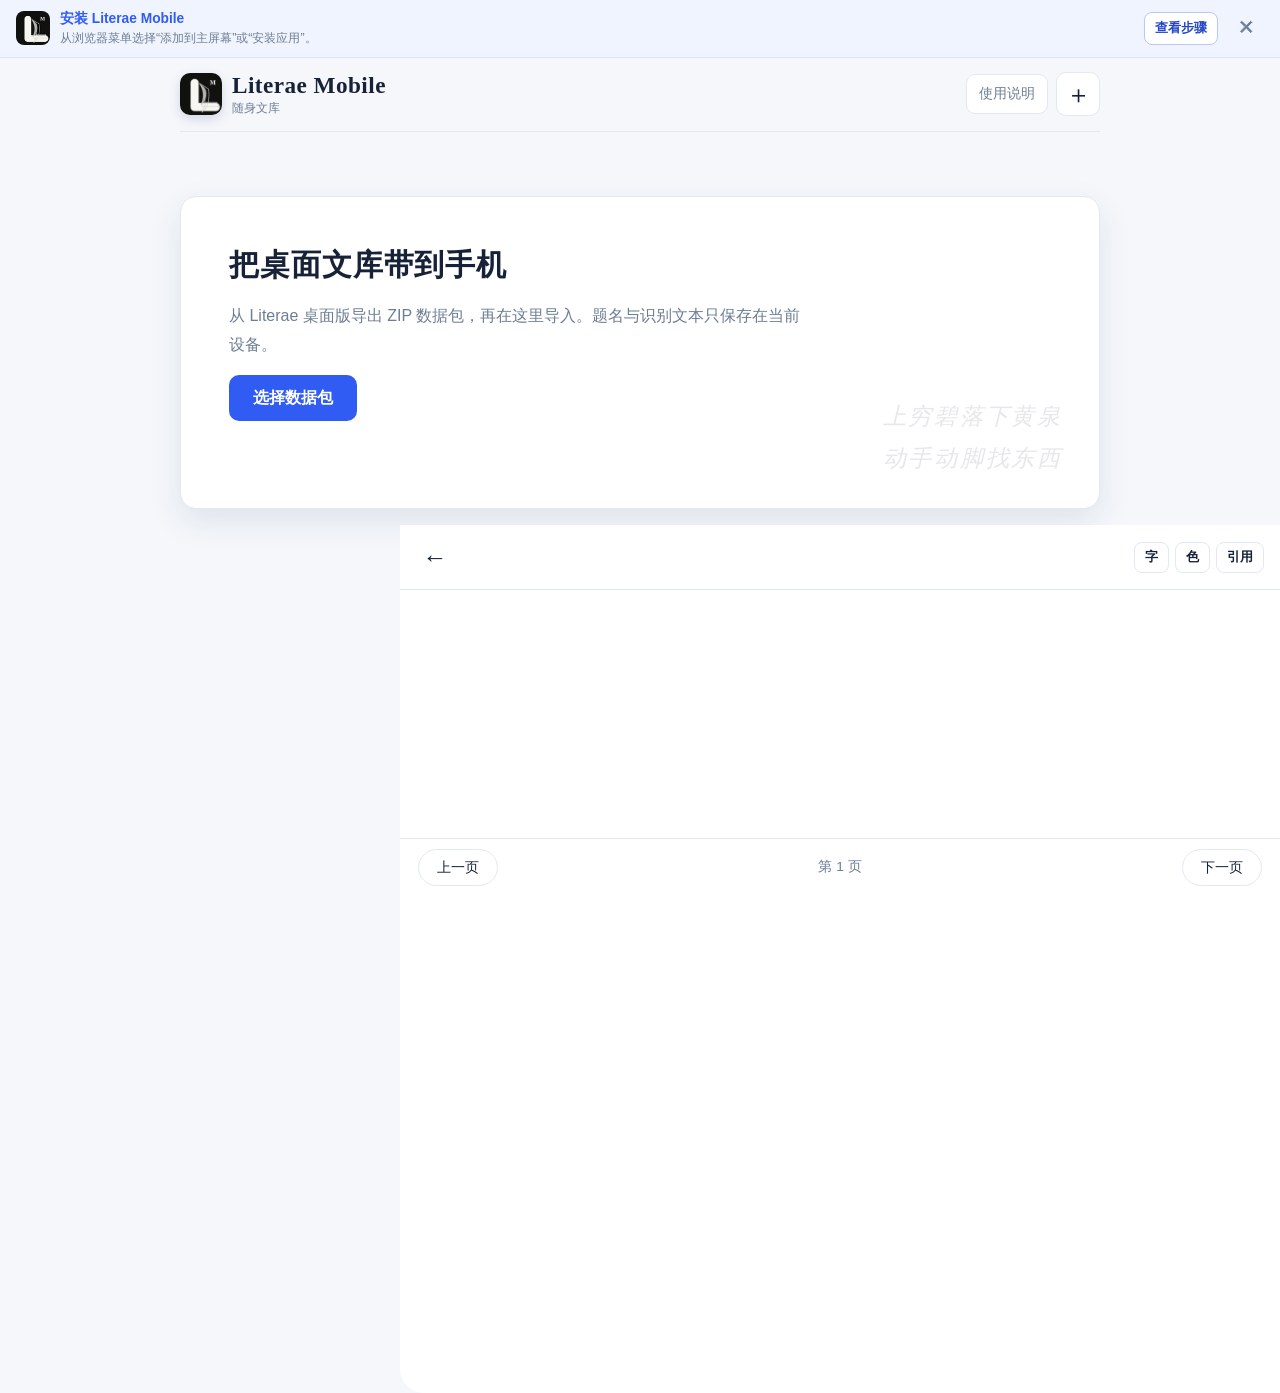
==== commit 5abf809b: "feat(release): upgrade to v1.2.2 - Rename bookshelf to library across Web and iPad apps - Add 6-mode" ====
--- a/docs/index.html
+++ b/docs/index.html
@@ -6,7 +6,7 @@
   <meta name="theme-color" content="#ffffff">
   <meta name="apple-mobile-web-app-capable" content="yes">
   <meta name="apple-mobile-web-app-status-bar-style" content="default">
-  <meta name="apple-mobile-web-app-title" content="Literae Mobile">
+  <meta name="apple-mobile-web-app-title" content="Literae M">
   <title>Literae Mobile · 随身文库</title>
   <link rel="icon" type="image/png" href="favicon.png">
   <link rel="apple-touch-icon" href="apple-touch-icon.png">
@@ -42,6 +42,7 @@
   <main>
     <!-- 初始导入界面 -->
     <section class="import-card" id="importCard">
+      <div class="import-card-watermark" aria-hidden="true">上穷碧落下黄泉<br>动手动脚找东西</div>
       <h2>把桌面文库带到手机</h2>
       <p>从 Literae 桌面版导出 ZIP 数据包，再在这里导入。题名与识别文本只保存在当前设备。</p>
       <label class="primary-action" for="packageInput">选择数据包</label>
@@ -62,9 +63,9 @@
         <button class="text-button" id="replaceLibraryButton" type="button">更新资料</button>
       </div>
 
-      <!-- 视图切换选项卡：书架 / 全库检索 -->
+      <!-- 视图切换选项卡：书库 / 全库检索 -->
       <nav class="view-tabs" role="tablist" aria-label="模式切换">
-        <button class="view-tab active" id="shelfTabBtn" type="button" role="tab" aria-selected="true" aria-controls="shelfPanel">书架</button>
+        <button class="view-tab active" id="shelfTabBtn" type="button" role="tab" aria-selected="true" aria-controls="shelfPanel">书库</button>
         <button class="view-tab" id="searchTabBtn" type="button" role="tab" aria-selected="false" aria-controls="searchPanel">全库检索</button>
       </nav>
 
@@ -73,16 +74,32 @@
         <div class="facet-scroller" id="facetPills"></div>
       </div>
 
-      <!-- 书架浏览面板 -->
+      <!-- 书库浏览面板 -->
       <section class="view-panel shelf-panel" id="shelfPanel" role="tabpanel" aria-labelledby="shelfTabBtn">
         <form class="search-box shelf-search-box" id="shelfSearchForm" role="search" onsubmit="return false;">
           <span aria-hidden="true">⌕</span>
-          <input id="shelfSearchInput" type="search" autocomplete="off" enterkeyhint="search" placeholder="在书架中搜索书名或责任者">
+          <input id="shelfSearchInput" type="search" autocomplete="off" enterkeyhint="search" placeholder="在书库中搜索书名或责任者">
           <button id="shelfSearchClearBtn" type="button" class="shelf-clear-btn" hidden aria-label="清除搜索">✕</button>
         </form>
 
-        <div class="panel-summary" id="shelfSummary">正在载入书架...</div>
-        <div class="shelf-grid" id="shelfList"></div>
+        <div class="shelf-toolbar">
+          <div class="panel-summary" id="shelfSummary">正在载入书库...</div>
+          <div class="shelf-options">
+            <label for="shelfSort">排序</label>
+            <select id="shelfSort">
+              <option value="latest">最近导入</option>
+              <option value="oldest">最早导入</option>
+              <option value="title_asc">题名（正序）</option>
+              <option value="title_desc">题名（倒序）</option>
+              <option value="year_desc">出版时间（新到旧）</option>
+              <option value="year_asc">出版时间（旧到新）</option>
+            </select>
+          </div>
+        </div>
+        <div class="shelf-container">
+          <div class="shelf-watermark" aria-hidden="true">上穷碧落下黄泉<br>动手动脚找东西</div>
+          <div class="shelf-grid" id="shelfList"></div>
+        </div>
       </section>
 
       <!-- 全库检索面板 -->
@@ -136,7 +153,13 @@
         <div class="document-result-list" id="documentResultList"></div>
       </section>
       <div class="catalog-section">
-        <h4>已收录 OCR 页码</h4>
+        <div class="catalog-header">
+          <h4>页码</h4>
+          <form class="page-jump-form" id="pageJumpForm" onsubmit="return false;">
+            <input id="pageJumpInput" type="number" min="1" placeholder="页码" enterkeyhint="go">
+            <button type="submit" id="pageJumpBtn">跳转</button>
+          </form>
+        </div>
         <div class="page-pill-grid" id="drawerPageList"></div>
       </div>
     </div>
@@ -189,7 +212,7 @@
         <ol>
           <li>在 Mac 上打开 Literae：设置 → 移动端 → 生成数据包 → 下载 ZIP。</li>
           <li>将 ZIP 隔空投送到 iPhone/iPad 的“文件”App，或传到 Android 的“下载”目录；不要解压。</li>
-          <li>回到 Literae Mobile，点“选择数据包”，选中 ZIP。导入完成后即可使用书架、书内检索和全库检索。</li>
+          <li>回到 Literae Mobile，点“选择数据包”，选中 ZIP。导入完成后即可使用书库、书内检索和全库检索。</li>
         </ol>
         <p>数据导入后保存在本机。更换浏览器、清除网站数据或卸载网页 App 前，请保留原 ZIP 以便重新导入。</p>
       </section>
--- a/docs/styles.css
+++ b/docs/styles.css
@@ -106,12 +106,31 @@
 .icon-button:active { transform: scale(0.94); }
 
 .import-card {
+  position: relative;
+  overflow: hidden;
   margin-top: min(8vh, 64px);
   padding: clamp(24px, 6vw, 48px);
   border: 1px solid var(--line);
   border-radius: 16px;
   background: var(--paper-card);
   box-shadow: var(--shadow);
+}
+
+.import-card-watermark {
+  position: absolute;
+  right: clamp(16px, 4vw, 36px);
+  bottom: clamp(16px, 3vw, 28px);
+  text-align: right;
+  font-family: "Songti SC", "SimSun", "STSong", Georgia, serif;
+  font-style: italic;
+  font-size: clamp(1.1rem, 2.5vw, 1.45rem);
+  line-height: 1.8;
+  letter-spacing: 0.12em;
+  color: var(--ink);
+  opacity: 0.10;
+  pointer-events: none;
+  user-select: none;
+  white-space: pre-line;
 }
 
 .import-card > p:not(.section-kicker) { max-width: 36rem; color: var(--muted); line-height: 1.8; }
@@ -326,15 +345,75 @@
   background: rgba(0, 0, 0, 0.05);
 }
 
+.shelf-container {
+  position: relative;
+  min-height: 320px;
+}
+
+.shelf-watermark {
+  position: absolute;
+  top: 50%;
+  left: 50%;
+  transform: translate(-50%, -50%);
+  text-align: center;
+  font-family: "Songti SC", "SimSun", "STSong", Georgia, serif;
+  font-style: italic;
+  font-size: clamp(1.4rem, 4vw, 1.9rem);
+  line-height: 2;
+  letter-spacing: 0.14em;
+  color: var(--ink);
+  opacity: 0.12;
+  pointer-events: none;
+  user-select: none;
+  white-space: pre-line;
+  z-index: 0;
+}
+
+.shelf-grid {
+  position: relative;
+  z-index: 1;
+}
+
 .empty-shelf-notice {
+  position: relative;
+  z-index: 1;
   grid-column: 1 / -1;
   padding: 36px 20px;
   text-align: center;
   color: var(--muted);
   font-size: 0.9rem;
-  background: var(--paper-card);
+  background: rgba(255, 255, 255, 0.72);
+  backdrop-filter: blur(4px);
   border: 1px dashed var(--line);
   border-radius: 12px;
+}
+
+.shelf-toolbar {
+  display: flex;
+  align-items: center;
+  justify-content: space-between;
+  flex-wrap: wrap;
+  gap: 8px 12px;
+  margin-bottom: 12px;
+}
+.shelf-toolbar .panel-summary {
+  margin: 0;
+}
+.shelf-options {
+  display: flex;
+  align-items: center;
+  gap: 8px;
+  color: var(--muted);
+  font-size: 0.84rem;
+}
+.shelf-options select {
+  min-height: 34px;
+  padding: 0 28px 0 10px;
+  border: 1px solid var(--line);
+  border-radius: 8px;
+  color: var(--ink);
+  background: var(--paper-light);
+  font-size: 0.84rem;
 }
 
 .search-options { display: flex; align-items: center; justify-content: flex-end; gap: 8px; margin: 10px 2px 2px; color: var(--muted); font-size: 0.84rem; }
@@ -574,7 +653,59 @@
 .meta-val { color: var(--ink); font-weight: 500; }
 
 .catalog-section { margin-top: 24px; }
-.catalog-section h4 { margin-bottom: 12px; }
+.catalog-header {
+  display: flex;
+  align-items: center;
+  justify-content: space-between;
+  gap: 12px;
+  margin-bottom: 12px;
+}
+.catalog-header h4 { margin: 0; }
+.page-jump-form {
+  display: flex;
+  align-items: center;
+  gap: 6px;
+}
+.page-jump-form input {
+  width: 68px;
+  min-height: 32px;
+  padding: 0 8px;
+  border: 1px solid var(--line);
+  border-radius: 8px;
+  background: var(--paper-card);
+  color: var(--ink);
+  font-size: 0.84rem;
+  text-align: center;
+  -moz-appearance: textfield;
+}
+.page-jump-form input::-webkit-outer-spin-button,
+.page-jump-form input::-webkit-inner-spin-button {
+  -webkit-appearance: none;
+  margin: 0;
+}
+.page-jump-form input:focus {
+  outline: none;
+  border-color: var(--accent);
+  box-shadow: 0 0 0 2px rgba(184, 51, 42, 0.15);
+}
+.page-jump-form button {
+  min-height: 32px;
+  padding: 0 12px;
+  border: 0;
+  border-radius: 8px;
+  background: var(--accent);
+  color: #fff;
+  font-size: 0.82rem;
+  font-weight: 500;
+  cursor: pointer;
+  transition: opacity 0.15s ease, transform 0.12s ease;
+}
+.page-jump-form button:hover {
+  opacity: 0.92;
+}
+.page-jump-form button:active {
+  transform: scale(0.96);
+}
 
 .document-search-section { margin-top: 24px; }
 .document-search-section h4 { margin-bottom: 10px; }
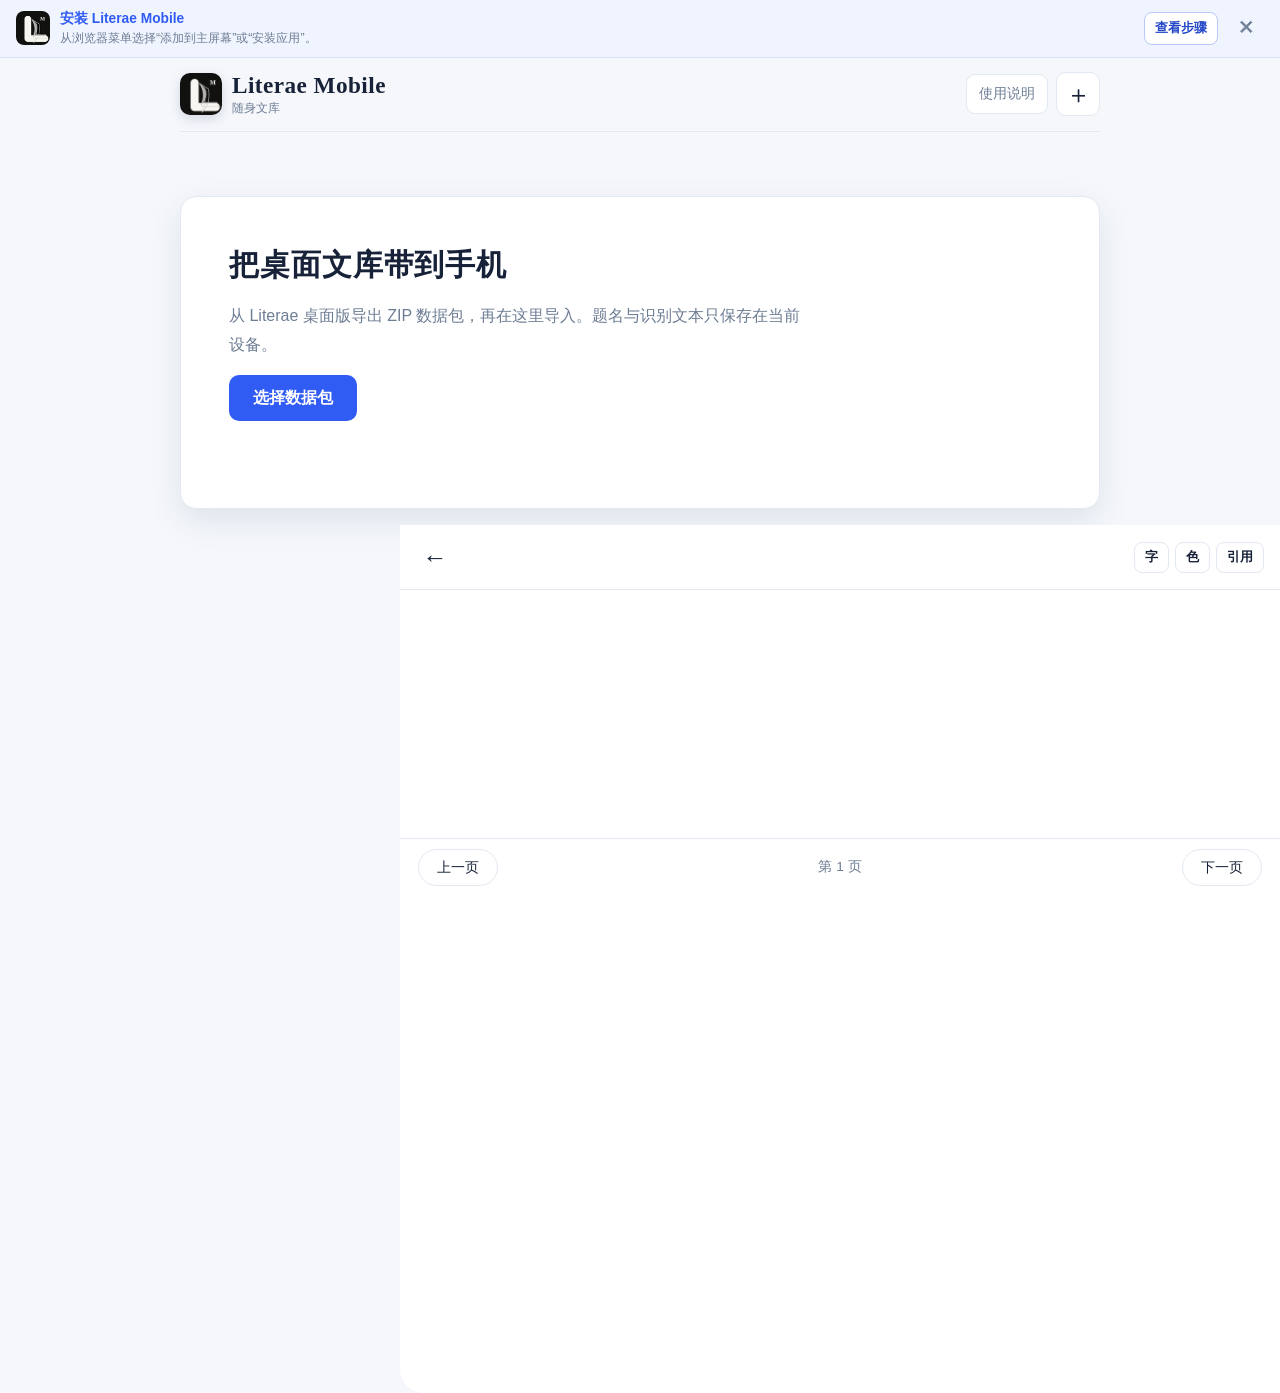
==== commit 187d6c7c: "style(shelf): replace quote watermark with centered non-italic '空白文库' on empty shelf" ====
--- a/docs/index.html
+++ b/docs/index.html
@@ -42,7 +42,6 @@
   <main>
     <!-- 初始导入界面 -->
     <section class="import-card" id="importCard">
-      <div class="import-card-watermark" aria-hidden="true">上穷碧落下黄泉<br>动手动脚找东西</div>
       <h2>把桌面文库带到手机</h2>
       <p>从 Literae 桌面版导出 ZIP 数据包，再在这里导入。题名与识别文本只保存在当前设备。</p>
       <label class="primary-action" for="packageInput">选择数据包</label>
@@ -97,7 +96,7 @@
           </div>
         </div>
         <div class="shelf-container">
-          <div class="shelf-watermark" aria-hidden="true">上穷碧落下黄泉<br>动手动脚找东西</div>
+          <div class="shelf-watermark" id="shelfWatermark" aria-hidden="true" hidden>空白文库</div>
           <div class="shelf-grid" id="shelfList"></div>
         </div>
       </section>
--- a/docs/styles.css
+++ b/docs/styles.css
@@ -116,22 +116,6 @@
   box-shadow: var(--shadow);
 }
 
-.import-card-watermark {
-  position: absolute;
-  right: clamp(16px, 4vw, 36px);
-  bottom: clamp(16px, 3vw, 28px);
-  text-align: right;
-  font-family: "Songti SC", "SimSun", "STSong", Georgia, serif;
-  font-style: italic;
-  font-size: clamp(1.1rem, 2.5vw, 1.45rem);
-  line-height: 1.8;
-  letter-spacing: 0.12em;
-  color: var(--ink);
-  opacity: 0.10;
-  pointer-events: none;
-  user-select: none;
-  white-space: pre-line;
-}
 
 .import-card > p:not(.section-kicker) { max-width: 36rem; color: var(--muted); line-height: 1.8; }
 
@@ -356,16 +340,17 @@
   left: 50%;
   transform: translate(-50%, -50%);
   text-align: center;
-  font-family: "Songti SC", "SimSun", "STSong", Georgia, serif;
-  font-style: italic;
-  font-size: clamp(1.4rem, 4vw, 1.9rem);
-  line-height: 2;
-  letter-spacing: 0.14em;
-  color: var(--ink);
-  opacity: 0.12;
+  font-family: "Songti SC", "SimSun", "STSong", Georgia, -apple-system, serif;
+  font-style: normal;
+  font-size: clamp(2.2rem, 7vw, 3.2rem);
+  font-weight: 500;
+  letter-spacing: 0.22em;
+  padding-left: 0.22em;
+  color: var(--ink);
+  opacity: 0.18;
   pointer-events: none;
   user-select: none;
-  white-space: pre-line;
+  white-space: nowrap;
   z-index: 0;
 }
 
@@ -381,7 +366,10 @@
   padding: 36px 20px;
   text-align: center;
   color: var(--muted);
-  font-size: 0.9rem;
+  font-size: 0.95rem;
+}
+
+.empty-shelf-notice.has-box {
   background: rgba(255, 255, 255, 0.72);
   backdrop-filter: blur(4px);
   border: 1px dashed var(--line);
